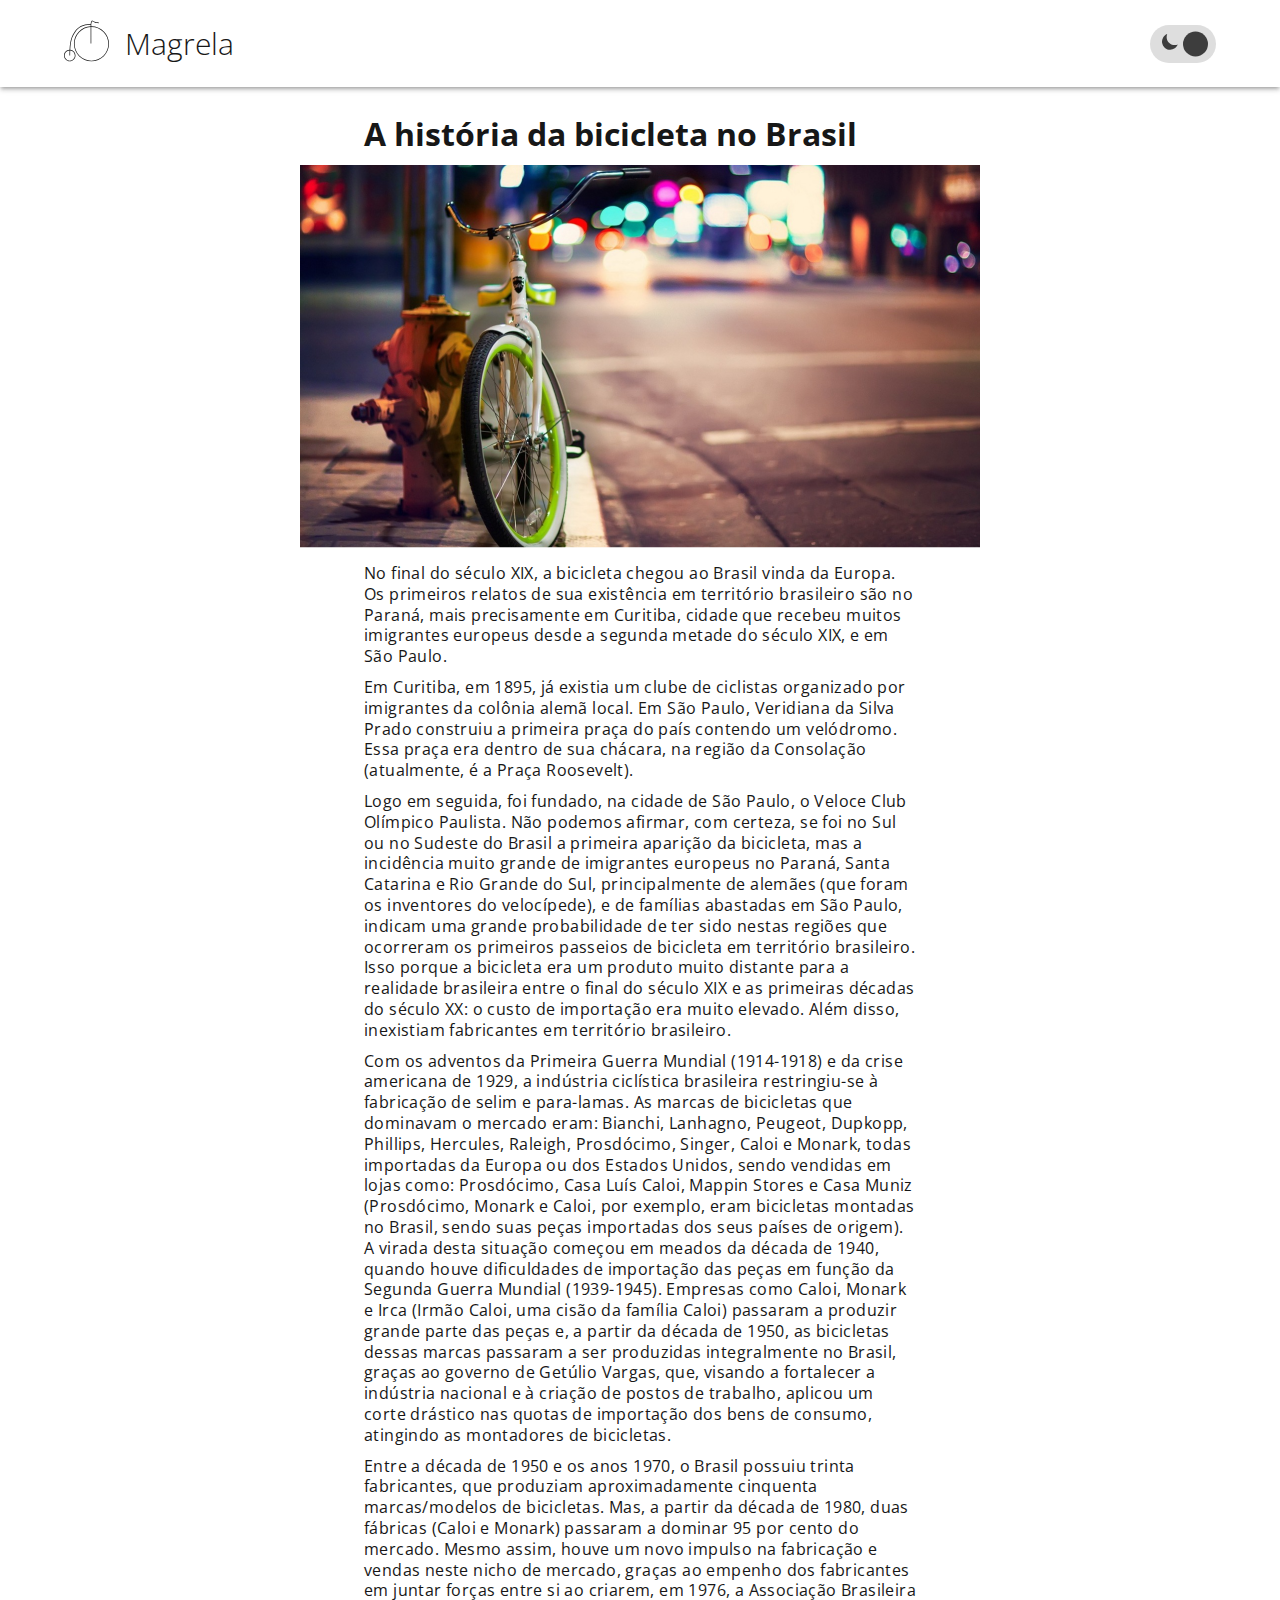
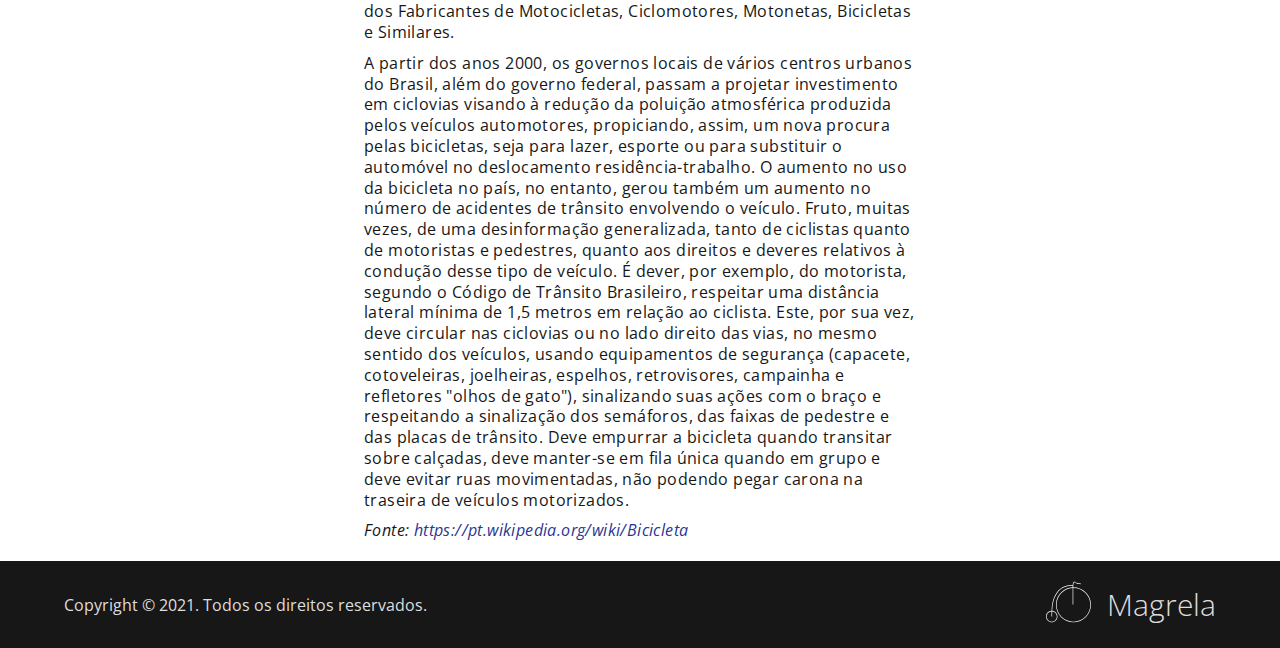
==== index.html @ 93106b81 "fix: redireciona home page para o index" ====
<!DOCTYPE html>
<html lang="pt-BR">
<head>
    <meta charset="UTF-8" />
    <meta name="viewport" content="width=device-width, initial-scale=1.0" />
    <link rel="stylesheet" href="./style.css">

    <title>Magrela - A história da bicicleta</title>
</head>
<body>
    <header>
        <div class="container">
            <div class="logo">
                <div class="icon">
                    <svg viewBox="0 0 60 56" fill="none" xmlns="http://www.w3.org/2000/svg"><path fill-rule="evenodd" clip-rule="evenodd" d="M38.1112 0.88802C37.555 0.64094 36.8879 0.877665 36.6325 1.44755C36.0578 2.73035 35.7689 3.83945 35.6237 4.63275C35.5611 4.97463 35.5252 5.25803 35.5046 5.47164C24.8334 5.46892 18.3272 9.81712 14.6288 15.0856C12.1761 18.5797 10.3232 21.9259 9.09035 26.7879C8.22728 30.1916 7.67039 34.3287 7.41519 39.7691C3.29674 39.9058 0 43.2875 0 47.4392C0 51.6777 3.43595 55.1136 7.67442 55.1136C11.9129 55.1136 15.3488 51.6777 15.3488 47.4392C15.3488 43.4189 12.2575 40.1206 8.32214 39.7917C8.57583 34.4021 9.12646 30.3355 9.9695 27.0109C11.1679 22.2848 12.9618 19.039 15.3712 15.6067C18.8896 10.5944 25.1058 6.38333 35.4768 6.37862V8.39727C23.1034 8.99739 13.2558 19.2194 13.2558 31.7415C13.2558 44.6496 23.7199 55.1136 36.6279 55.1136C49.536 55.1136 60 44.6496 60 31.7415C60 18.8335 49.536 8.36942 36.6279 8.36942C36.5464 8.36942 36.465 8.36984 36.3837 8.37067L36.3837 5.92845L36.3837 5.92756L36.3838 5.92674L36.3839 5.91564C36.3841 5.90486 36.3846 5.88736 36.3856 5.86343C36.3875 5.81555 36.3914 5.74193 36.3996 5.64472C36.4159 5.45026 36.4489 5.16163 36.5158 4.79604C36.6497 4.06479 36.9189 3.02661 37.4602 1.81841C37.5048 1.71903 37.629 1.66624 37.743 1.71689C38.5825 2.08984 39.1343 2.38995 39.592 2.64387L39.6979 2.70269C40.1094 2.93141 40.475 3.13469 40.921 3.31249C41.8897 3.69875 43.2093 3.95516 46.3479 4.28553L46.4428 3.38354C43.2948 3.05217 42.0939 2.80375 41.2569 2.47001C40.8671 2.31458 40.5502 2.13855 40.1287 1.90446L40.032 1.85074C39.563 1.59057 38.9852 1.27628 38.1112 0.88802ZM35.4768 9.30538V31.3927H36.3837V9.27769C36.465 9.27683 36.5464 9.27639 36.6279 9.27639C49.035 9.27639 59.093 19.3344 59.093 31.7415C59.093 44.1487 49.035 54.2066 36.6279 54.2066C24.2208 54.2066 14.1628 44.1487 14.1628 31.7415C14.1628 19.7204 23.6046 9.90461 35.4768 9.30538ZM7.37584 40.6782C7.29384 42.7409 7.25295 44.9855 7.25295 47.4408H8.15993C8.15993 44.9878 8.20095 42.7503 8.28275 40.6987C11.7353 41.0063 14.4419 43.9067 14.4419 47.4392C14.4419 51.1767 11.412 54.2066 7.67442 54.2066C3.93686 54.2066 0.906977 51.1767 0.906977 47.4392C0.906977 43.8017 3.77682 40.8345 7.37584 40.6782Z" /></svg>
                </div>
                <span class="brand">Magrela</span>
            </div>
            <div class="toggleTheme">
                <input type="checkbox" id="toggleTheme" />
                <label for="toggleTheme">
                    <svg viewBox="0 0 24 24" fill="none" xmlns="http://www.w3.org/2000/svg"><path fill-rule="evenodd" clip-rule="evenodd" d="M23.6568 15.8515C21.4419 16.7108 19.025 16.9076 16.7004 16.4178C14.3757 15.928 12.2436 14.7729 10.5638 13.093C8.8839 11.4131 7.72874 9.28105 7.23897 6.95639C6.7492 4.63174 6.94595 2.21483 7.80525 0C5.14486 1.03678 2.92997 2.96996 1.54301 5.46574C0.156048 7.96153 -0.315933 10.8633 0.208559 13.67C0.73305 16.4767 2.22109 19.0121 4.41576 20.8386C6.61044 22.6651 9.37398 23.6679 12.2293 23.674C14.7007 23.6746 17.1146 22.9279 19.154 21.5319C21.1934 20.1358 22.763 18.1557 23.6568 15.8515V15.8515Z" /></svg>
                    <svg viewBox="0 0 24 24" fill="none" xmlns="http://www.w3.org/2000/svg"><path fill-rule="evenodd" clip-rule="evenodd" d="M5.8275 11.6667C5.8275 14.8878 8.44783 17.5082 11.669 17.5082C14.8902 17.5082 17.5105 14.8878 17.5105 11.6667C17.5105 8.4455 14.8902 5.82517 11.669 5.82517C8.44783 5.82517 5.8275 8.4455 5.8275 11.6667ZM11.669 8.1585C13.6033 8.1585 15.1772 9.73233 15.1772 11.6667C15.1772 13.601 13.6033 15.1748 11.669 15.1748C9.73467 15.1748 8.16083 13.601 8.16083 11.6667C8.16083 9.73233 9.73467 8.1585 11.669 8.1585ZM10.5 19.8333H12.8333V23.3333H10.5V19.8333ZM10.5 0H12.8333V3.5H10.5V0ZM0 10.5H3.5V12.8333H0V10.5ZM19.8333 10.5H23.3333V12.8333H19.8333V10.5ZM2.59125 19.0906L5.06539 16.615L6.71579 18.2645L4.24165 20.7401L2.59125 19.0906ZM19.0917 2.59182L16.616 5.06757L18.2659 6.71745L20.7416 4.24171L19.0917 2.59182ZM5.06775 6.71844L2.59361 4.24284L4.24401 2.59341L6.71815 5.06902L5.06775 6.71844ZM19.0909 20.741L20.7408 19.0911L18.265 16.6154L16.6151 18.2654L19.0909 20.741Z" /></svg>
                    <span class="themeSwitch"></span>
                </label>
            </div>
        </div>
    </header>

    <main>
        <div class="container">
            <h1 class="heading1">A história da bicicleta no Brasil</h1>
            
            <img src="../assets/bike.png" alt="bicicleta branca encostada em um hidrante amarelo" />

            <p>No final do século XIX, a bicicleta chegou ao Brasil vinda da Europa. Os primeiros relatos de sua existência em território brasileiro são no Paraná, mais precisamente em Curitiba, cidade que recebeu muitos imigrantes europeus desde a segunda metade do século XIX, e em São Paulo.</p>

            <p>Em Curitiba, em 1895, já existia um clube de ciclistas organizado por imigrantes da colônia alemã local. Em São Paulo, Veridiana da Silva Prado construiu a primeira praça do país contendo um velódromo. Essa praça era dentro de sua chácara, na região da Consolação (atualmente, é a Praça Roosevelt).</p>

            <p>Logo em seguida, foi fundado, na cidade de São Paulo, o Veloce Club Olímpico Paulista. Não podemos afirmar, com certeza, se foi no Sul ou no Sudeste do Brasil a primeira aparição da bicicleta, mas a incidência muito grande de imigrantes europeus no Paraná, Santa Catarina e Rio Grande do Sul, principalmente de alemães (que foram os inventores do velocípede), e de famílias abastadas em São Paulo, indicam uma grande probabilidade de ter sido nestas regiões que ocorreram os primeiros passeios de bicicleta em território brasileiro. Isso porque a bicicleta era um produto muito distante para a realidade brasileira entre o final do século XIX e as primeiras décadas do século XX: o custo de importação era muito elevado. Além disso, inexistiam fabricantes em território brasileiro.</p>

            <p>Com os adventos da Primeira Guerra Mundial (1914-1918) e da crise americana de 1929, a indústria ciclística brasileira restringiu-se à fabricação de selim e para-lamas. As marcas de bicicletas que dominavam o mercado eram: Bianchi, Lanhagno, Peugeot, Dupkopp, Phillips, Hercules, Raleigh, Prosdócimo, Singer, Caloi e Monark, todas importadas da Europa ou dos Estados Unidos, sendo vendidas em lojas como: Prosdócimo, Casa Luís Caloi, Mappin Stores e Casa Muniz (Prosdócimo, Monark e Caloi, por exemplo, eram bicicletas montadas no Brasil, sendo suas peças importadas dos seus países de origem). A virada desta situação começou em meados da década de 1940, quando houve dificuldades de importação das peças em função da Segunda Guerra Mundial (1939-1945). Empresas como Caloi, Monark e Irca (Irmão Caloi, uma cisão da família Caloi) passaram a produzir grande parte das peças e, a partir da década de 1950, as bicicletas dessas marcas passaram a ser produzidas integralmente no Brasil, graças ao governo de Getúlio Vargas, que, visando a fortalecer a indústria nacional e à criação de postos de trabalho, aplicou um corte drástico nas quotas de importação dos bens de consumo, atingindo as montadores de bicicletas.</p>

            <p>Entre a década de 1950 e os anos 1970, o Brasil possuiu trinta fabricantes, que produziam aproximadamente cinquenta marcas/modelos de bicicletas. Mas, a partir da década de 1980, duas fábricas (Caloi e Monark) passaram a dominar 95 por cento do mercado. Mesmo assim, houve um novo impulso na fabricação e vendas neste nicho de mercado, graças ao empenho dos fabricantes em juntar forças entre si ao criarem, em 1976, a Associação Brasileira dos Fabricantes de Motocicletas, Ciclomotores, Motonetas, Bicicletas e Similares.</p>

            <p>A partir dos anos 2000, os governos locais de vários centros urbanos do Brasil, além do governo federal, passam a projetar investimento em ciclovias visando à redução da poluição atmosférica produzida pelos veículos automotores, propiciando, assim, um nova procura pelas bicicletas, seja para lazer, esporte ou para substituir o automóvel no deslocamento residência-trabalho. O aumento no uso da bicicleta no país, no entanto, gerou também um aumento no número de acidentes de trânsito envolvendo o veículo. Fruto, muitas vezes, de uma desinformação generalizada, tanto de ciclistas quanto de motoristas e pedestres, quanto aos direitos e deveres relativos à condução desse tipo de veículo. É dever, por exemplo, do motorista, segundo o Código de Trânsito Brasileiro, respeitar uma distância lateral mínima de 1,5 metros em relação ao ciclista. Este, por sua vez, deve circular nas ciclovias ou no lado direito das vias, no mesmo sentido dos veículos, usando equipamentos de segurança (capacete, cotoveleiras, joelheiras, espelhos, retrovisores, campainha e refletores "olhos de gato"), sinalizando suas ações com o braço e respeitando a sinalização dos semáforos, das faixas de pedestre e das placas de trânsito. Deve empurrar a bicicleta quando transitar sobre calçadas, deve manter-se em fila única quando em grupo e deve evitar ruas movimentadas, não podendo pegar carona na traseira de veículos motorizados.</p>

            <i>Fonte: <a href="https://pt.wikipedia.org/wiki/Bicicleta">https://pt.wikipedia.org/wiki/Bicicleta</a></i>
        </div>
    </main>

    <footer>
        <div class="container">
            <span class="copy">
                Copyright © 2021. Todos os direitos reservados.
            </span>
            <div class="logo">
                <div class="icon">
                    <svg viewBox="0 0 60 56" fill="none" xmlns="http://www.w3.org/2000/svg"><path fill-rule="evenodd" clip-rule="evenodd" d="M38.1112 0.88802C37.555 0.64094 36.8879 0.877665 36.6325 1.44755C36.0578 2.73035 35.7689 3.83945 35.6237 4.63275C35.5611 4.97463 35.5252 5.25803 35.5046 5.47164C24.8334 5.46892 18.3272 9.81712 14.6288 15.0856C12.1761 18.5797 10.3232 21.9259 9.09035 26.7879C8.22728 30.1916 7.67039 34.3287 7.41519 39.7691C3.29674 39.9058 0 43.2875 0 47.4392C0 51.6777 3.43595 55.1136 7.67442 55.1136C11.9129 55.1136 15.3488 51.6777 15.3488 47.4392C15.3488 43.4189 12.2575 40.1206 8.32214 39.7917C8.57583 34.4021 9.12646 30.3355 9.9695 27.0109C11.1679 22.2848 12.9618 19.039 15.3712 15.6067C18.8896 10.5944 25.1058 6.38333 35.4768 6.37862V8.39727C23.1034 8.99739 13.2558 19.2194 13.2558 31.7415C13.2558 44.6496 23.7199 55.1136 36.6279 55.1136C49.536 55.1136 60 44.6496 60 31.7415C60 18.8335 49.536 8.36942 36.6279 8.36942C36.5464 8.36942 36.465 8.36984 36.3837 8.37067L36.3837 5.92845L36.3837 5.92756L36.3838 5.92674L36.3839 5.91564C36.3841 5.90486 36.3846 5.88736 36.3856 5.86343C36.3875 5.81555 36.3914 5.74193 36.3996 5.64472C36.4159 5.45026 36.4489 5.16163 36.5158 4.79604C36.6497 4.06479 36.9189 3.02661 37.4602 1.81841C37.5048 1.71903 37.629 1.66624 37.743 1.71689C38.5825 2.08984 39.1343 2.38995 39.592 2.64387L39.6979 2.70269C40.1094 2.93141 40.475 3.13469 40.921 3.31249C41.8897 3.69875 43.2093 3.95516 46.3479 4.28553L46.4428 3.38354C43.2948 3.05217 42.0939 2.80375 41.2569 2.47001C40.8671 2.31458 40.5502 2.13855 40.1287 1.90446L40.032 1.85074C39.563 1.59057 38.9852 1.27628 38.1112 0.88802ZM35.4768 9.30538V31.3927H36.3837V9.27769C36.465 9.27683 36.5464 9.27639 36.6279 9.27639C49.035 9.27639 59.093 19.3344 59.093 31.7415C59.093 44.1487 49.035 54.2066 36.6279 54.2066C24.2208 54.2066 14.1628 44.1487 14.1628 31.7415C14.1628 19.7204 23.6046 9.90461 35.4768 9.30538ZM7.37584 40.6782C7.29384 42.7409 7.25295 44.9855 7.25295 47.4408H8.15993C8.15993 44.9878 8.20095 42.7503 8.28275 40.6987C11.7353 41.0063 14.4419 43.9067 14.4419 47.4392C14.4419 51.1767 11.412 54.2066 7.67442 54.2066C3.93686 54.2066 0.906977 51.1767 0.906977 47.4392C0.906977 43.8017 3.77682 40.8345 7.37584 40.6782Z" fill="#F5F5F5"/></svg>
                </div>
                <span class="brand">Magrela</span>
            </div>
        </div>
    </footer>

    <script>
        const $ = document.querySelector.bind(document)
        const switchTheme = $('#toggleTheme')

        switchTheme.onchange = () => {
            switchTheme.checked
                ? $('body').setAttribute('data-theme', 'dark')
                : $('body').removeAttribute('data-theme')
        }
    </script>
</body>
</html>
---- style.css ----
@import url('https://fonts.googleapis.com/css2?family=Open+Sans:ital,wght@0,300;0,400;0,600;1,400&display=swap');

:root {
    --dark-blue: #283593;
    --light-blue: #1e88e5;
    --white: #FFFFFF;
    --light-100: #DEDEDE;
    --light-200: #999999;
    --light-300: #666666;

    --darken-100: #3D3D3D;
    --darken-200: #363636;
    --darken-300: #282828;
    --darken-400: #202020;
    --darken-500: #171717;
    --black: #000000;

    --bg_body: var(--white);
    --bg_header: var(--white);
    --bg_footer: var(--darken-500);
    --font_default: var(--darken-500);
    --font_footer: var(--light-100);
    --font_link: var(--dark-blue);

    --bg_switch: var(--light-100);
    --switch_bullet: var(--darken-100);
    --switch_icon: var(--darken-100);

    --shadow: rgb(0 0 0 / 20%) 0px 3px 3px -2px, rgb(0 0 0 / 14%) 0px 3px 4px 0px, rgb(0 0 0 / 12%) 0px 1px 8px 0px;
}

[data-theme="dark"] {
    --bg_body: var(--darken-500);
    --bg_header: var(--darken-300);
    --bg_footer: var(--darken-300);
    --font_default: var(--light-100);
    --font_link: var(--light-blue);

    --bg_switch: var(--darken-500);
    --switch_bullet: var(--light-100);
    --switch_icon: var(--light-100);
}

* {
    margin: 0;
    padding: 0;
    box-sizing: border-box;
}

body {
    font-family: "Open Sans", sans-serif;
    background-color: var(--bg_body);
}

.container {
    padding: 0 16px;
    max-width: 1300px;
    margin: 0 auto;
}

main > .container {
    max-width: 680px;
}

main .heading1 {
    margin-top: 25px;
    color: var(--font_default);
}

main img {
    width: calc(100% + 32px); /*32px - são os padings laterais*/
    margin-left: -16px; /* -16px coloca a imagem contralizada no container */
    margin-top: 10px;
}

main p, main i {
    display: block;
    margin-top: 10px;
    letter-spacing: 0.4px;
    line-height: 1.3;
    color: var(--font_default);
}

main i > a {
    cursor: pointer;
    text-decoration: none;
    transition: color 0.15s;
    color: var(--font_link);
}

main i > a:hover {
    opacity: 0.8;
}

header {
    box-shadow: var(--shadow);
    background-color: var(--bg_header);
    color: var(--font_default);
}

#toggleTheme { display: none; }
#toggleTheme:checked + label {
    background-color: var(--bg_switch);
}

#toggleTheme:checked + label > .themeSwitch {
    right: calc(100% - 32px);
    background-color: var(--switch_bullet);
}

#toggleTheme:checked + label > svg {
    fill: var(--switch_icon);
}

.toggleTheme > label {    
    background-color: var(--bg_switch);
    padding: 8px 12px;
    border-radius: 30px;
    user-select: none;
    position: relative;
    cursor: pointer;
}

.toggleTheme > label > svg {
    width: 16px;
    fill: var(--switch_icon);
}

.toggleTheme > label > svg:first-child {
    margin-right: 6px;
}

.toggleTheme > label > .themeSwitch {
    position: absolute;
    transform: translateY(-50%);
    right: 8px;
    top: 50%;
    border-radius: 50px;
    width: 25px;
    height: 25px;
    background-color: var(--switch_bullet);
    transition: left 0.15s, right 0.15s;
}

header > .container,
footer > .container {
    display: flex;
    align-items: center;
    justify-content: space-between;
    padding-top: 10px;
    padding-bottom: 10px;
}

footer > .container {
    text-align: center;
    flex-direction: column-reverse;
}

footer {
    background-color: var(--bg_footer);
    margin-top: 20px;
    color: var(--font_footer);
}

footer > .container > .copy {
    margin-top: 10px;
}

.container .logo {
    display: flex;
    align-items: center;
}

.container .logo .icon svg {
    width: 45px;
    fill: var(--font_default);
}

.container .logo .brand {
    font-size: 30px;
    font-weight: 100;
    margin-left: 16px;
}

@media (min-width: 1024px) {
    .container {
        padding: 0 64px;
    }

    header > .container,
    footer > .container {
        padding-top: 20px;
        padding-bottom: 20px;
    }

    main img {
        width: calc(100% + 128px); /* 128px são os paddings laterais */
        margin-left: -64px; /* -64px coloca a imagem centralizada no container */
    }

    footer > .container {
        text-align: left;
        flex-direction: row;
    }

    footer > .container > .copy {
        margin-top: 0;
    }
}
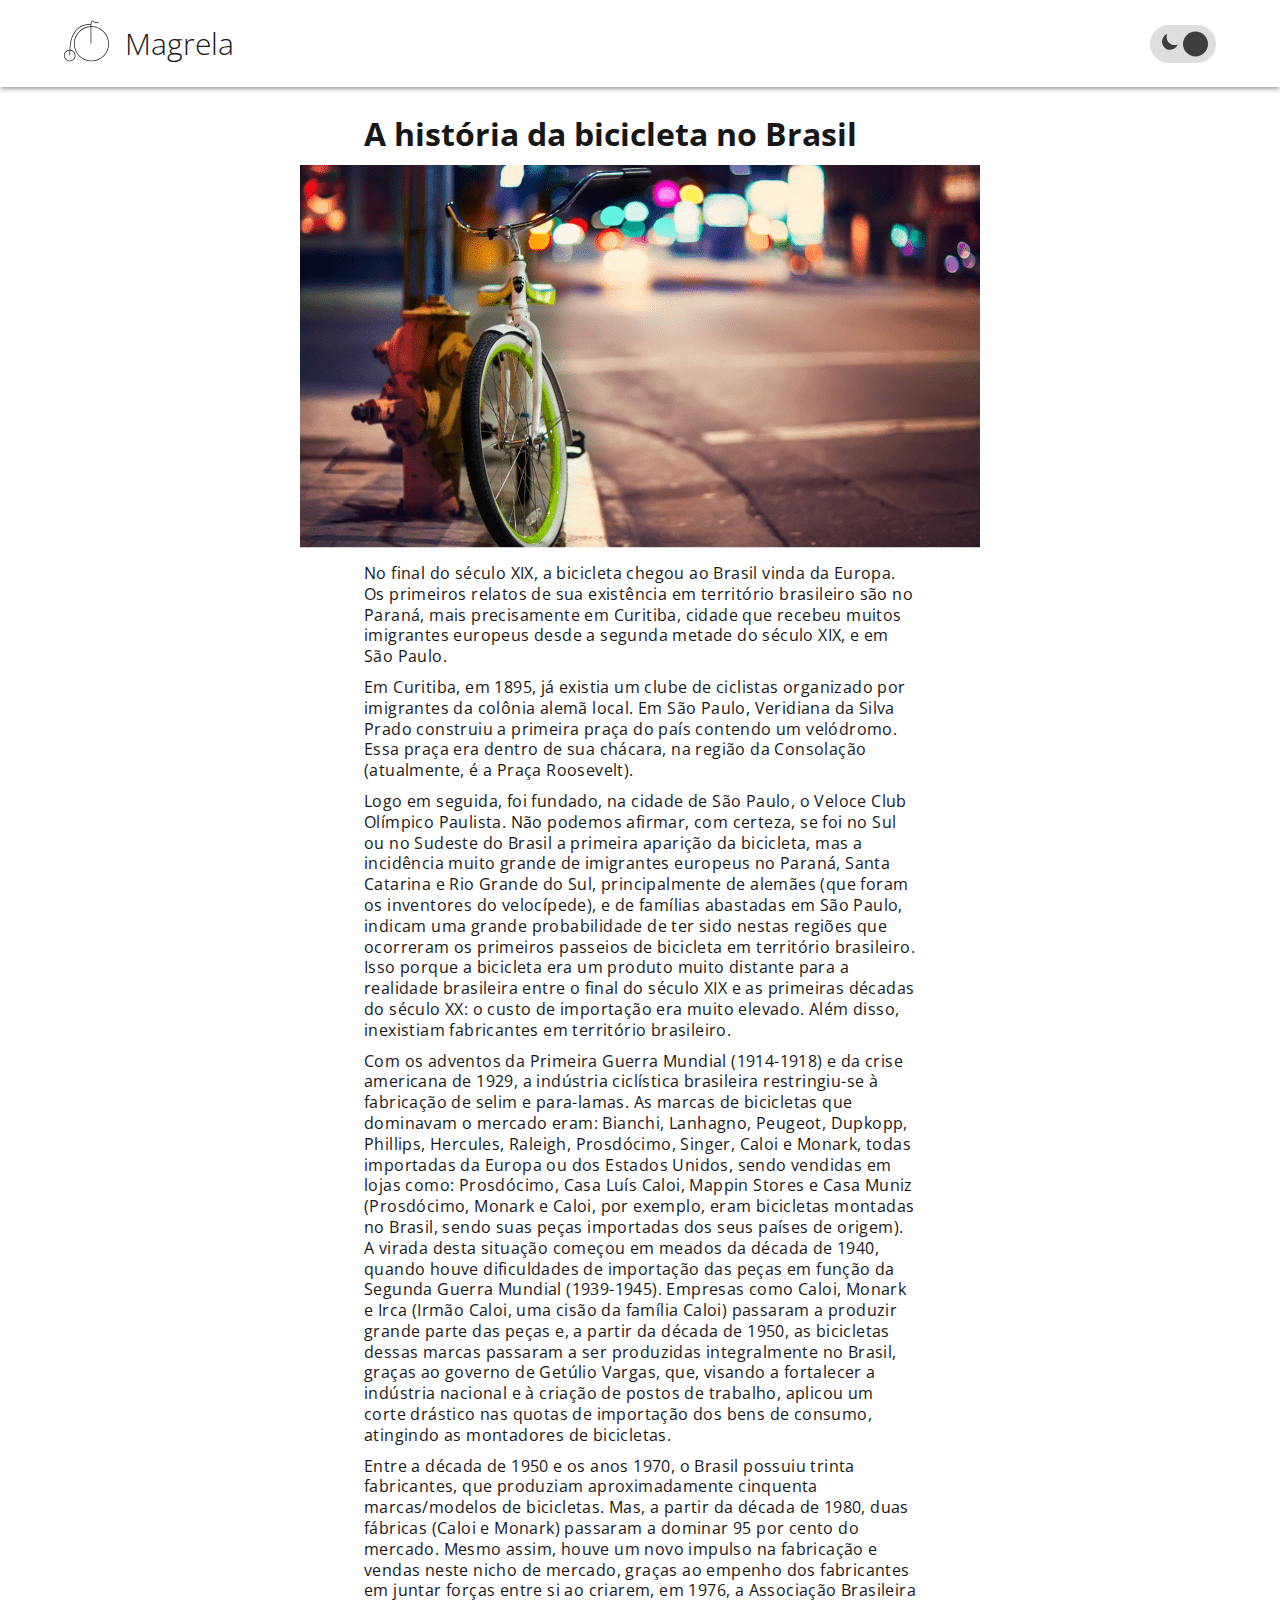
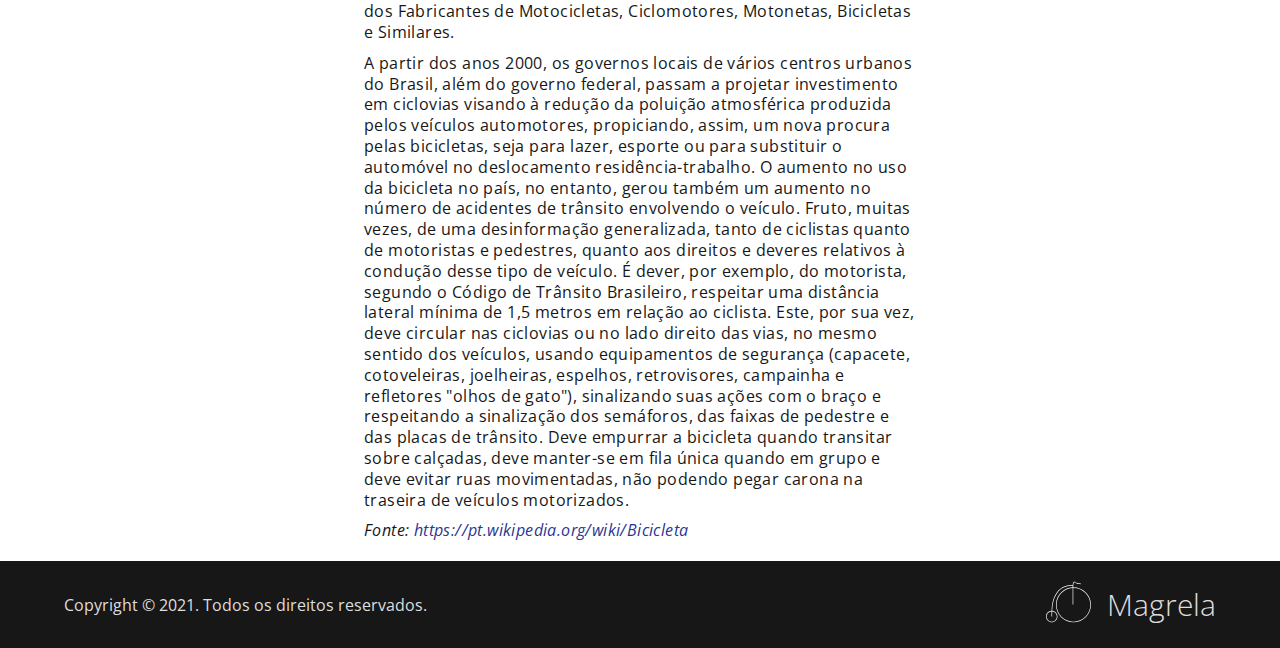
==== commit c508616b: "fix: corrige caminho da imagem e optimiza a mesma" ====
--- a/index.html
+++ b/index.html
@@ -31,7 +31,7 @@
         <div class="container">
             <h1 class="heading1">A história da bicicleta no Brasil</h1>
             
-            <img src="../assets/bike.png" alt="bicicleta branca encostada em um hidrante amarelo" />
+            <img src="./assets/bike.png" alt="bicicleta branca encostada em um hidrante amarelo" />
 
             <p>No final do século XIX, a bicicleta chegou ao Brasil vinda da Europa. Os primeiros relatos de sua existência em território brasileiro são no Paraná, mais precisamente em Curitiba, cidade que recebeu muitos imigrantes europeus desde a segunda metade do século XIX, e em São Paulo.</p>
 
